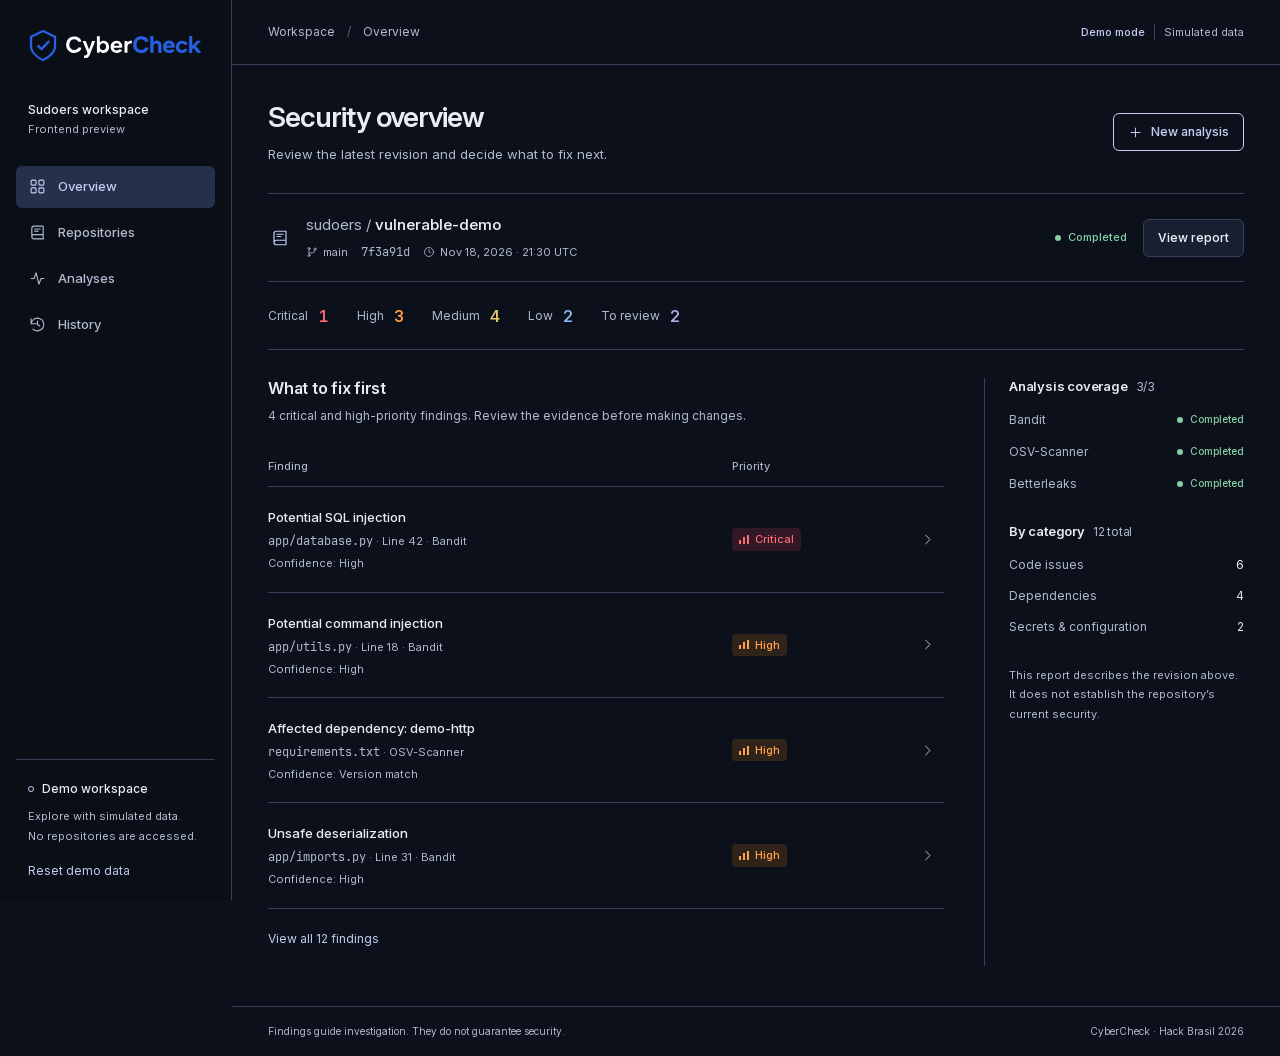
==== demo-front/index.html @ 0e8ff7fc "feat: add standalone frontend demo" ====
<!doctype html>
<html lang="en">
  <head>
    <meta charset="utf-8">
    <meta name="viewport" content="width=device-width, initial-scale=1">
    <meta name="theme-color" content="#0c101a">
    <meta name="description" content="Explore CyberCheck with a fully simulated security analysis workspace.">
    <title>CyberCheck · Demo workspace</title>
    <link rel="icon" href="./assets/brand/favicon.svg" type="image/svg+xml">
    <link rel="preload" href="./assets/fonts/InterVariable.woff2" as="font" type="font/woff2" crossorigin>
    <link rel="stylesheet" href="./styles.css">
    <script type="module" src="./app.js"></script>
  </head>
  <body>
    <a class="skip-link" href="#main">Skip to content</a>
    <div class="app-shell">
      <aside class="sidebar" aria-label="Workspace navigation">
        <a class="brand" href="#overview" aria-label="CyberCheck overview">
          <img class="brand-logo" src="./assets/brand/logo-horizontal.svg" width="1478" height="298" alt="CyberCheck">
        </a>
        <div class="workspace-label"><div>Sudoers workspace<span>Frontend preview</span></div></div>
        <nav id="navigation"></nav>
        <div class="sidebar-footer">
          <div class="demo-label"><span class="demo-dot"></span>Demo workspace</div>
          <p>Explore with simulated data.<br>No repositories are accessed.</p>
          <button class="text-button" id="reset-demo" type="button">Reset demo data</button>
        </div>
      </aside>
      <div class="workspace">
        <header class="topbar"><div id="breadcrumb">Workspace <span>/</span> Overview</div><span class="demo-badge">Demo mode<span>Simulated data</span></span></header>
        <main id="main" tabindex="-1" aria-busy="true"><div class="loading-state" role="status">Loading demo workspace…</div></main>
        <footer class="workspace-footer"><span>Findings guide investigation. They do not guarantee security.</span><span>CyberCheck · Hack Brasil 2026</span></footer>
      </div>
    </div>
    <div id="toast" class="toast" role="status" aria-live="polite" hidden></div>
    <dialog id="confirmation" aria-labelledby="confirmation-title" aria-describedby="confirmation-description">
      <form method="dialog"><div id="confirmation-icon"></div><h2 id="confirmation-title">Delete this analysis?</h2><p id="confirmation-description"></p><div class="dialog-actions"><button class="button secondary" value="cancel" autofocus>Cancel</button><button class="button danger" id="confirm-action" value="confirm">Delete analysis</button></div></form>
    </dialog>
    <noscript><p class="noscript">Enable JavaScript to explore this frontend demo. No backend connection is required.</p></noscript>
  </body>
</html>
---- demo-front/styles.css ----
@font-face {
  font-family:Inter;
  src:url('./assets/fonts/InterVariable.woff2') format('woff2');
  font-weight:100 900;
  font-style:normal;
  font-display:swap;
}

@font-face {
  font-family:'JetBrains Mono';
  src:url('./assets/fonts/JetBrainsMono-Regular.woff2') format('woff2');
  font-weight:400;
  font-style:normal;
  font-display:swap;
}

:root {
  color-scheme:dark;
  --canvas:#0c101a;
  --sidebar:#0a0e17;
  --surface:#181f30;
  --raised:#202a3e;
  --border:#364058;
  --text:#e9ecf5;
  --muted:#b0b9ce;
  --accent:#c1ccf0;
  --action:#485f9a;
  --selected:#25314a;
  --critical:#ff6978;
  --high:#ffa24b;
  --medium:#e7c665;
  --low:#90b6f2;
  --review:#b9ace6;
  --success:#85cfa4;
  --radius:8px;
  --s1:4px;
  --s2:8px;
  --s3:12px;
  --s4:16px;
  --s5:20px;
  --s6:24px;
  --s8:32px;
  font-family:Inter,system-ui,sans-serif;
  font-size:14px;
  font-synthesis:none;
  line-height:1.5;
  background:var(--canvas);
  color:var(--text);
  scrollbar-color:#33445d var(--canvas);
}

* {
  box-sizing:border-box;
}

body {
  margin:0;
}

button,input,select {
  font:inherit;
}

button,a,input,select {
  -webkit-tap-highlight-color:transparent;
}

button,a {
  touch-action:manipulation;
}

button {
  cursor:pointer;
}

a {
  color:inherit;
  text-decoration:none;
}

button {
  color:inherit;
}

button:disabled {
  cursor:not-allowed;
  opacity:.48;
}

button,input,select {
  border-radius:6px;
}

button:focus-visible,a:focus-visible,input:focus-visible,select:focus-visible,summary:focus-visible {
  outline:2px solid var(--accent);
  outline-offset:4px;
}

input {
  caret-color:var(--accent);
}

::selection {
  background:#274e84;
  color:#fff;
}

p {
  margin:0;
}

h1,h2,h3 {
  margin:0;
  font-weight:600;
  line-height:1.3;
}

h1 {
  font-size:28px;
  letter-spacing:-.035em;
}

h2 {
  font-size:16px;
  letter-spacing:-.015em;
}

h3 {
  font-size:14px;
}

small {
  font-size:12px;
}

.muted {
  color:var(--muted);
}

.mono,code,pre {
  font-family:'JetBrains Mono',monospace;
  font-size:12px;
  font-weight:400;
}

.icon {
  width:18px;
  height:18px;
  flex:none;
  vertical-align:middle;
}

.app-shell {
  display:grid;
  grid-template-columns:232px minmax(0,1fr);
  min-height:100vh;
}

.sidebar {
  position:sticky;
  top:0;
  height:100dvh;
  padding:28px 16px 20px;
  background:var(--sidebar);
  border-right:1px solid var(--border);
  display:flex;
  flex-direction:column;
}

.brand {
  display:flex;
  align-items:center;
  gap:11px;
  margin:0 12px 38px;
  font-size:20px;
  font-weight:650;
  letter-spacing:-.04em;
}

.brand-logo {
  display:block;
  width:180px;
  max-width:100%;
  height:auto;
}

.brand-icon {
  margin-inline:auto;
  display:block;
  width:26px;
  height:32px;
  object-fit:contain;
}

.workspace-label {
  display:flex;
  align-items:center;
  gap:10px;
  margin:0 12px 28px;
  font-size:12px;
  font-weight:500;
}

.workspace-label div>span {
  display:block;
  color:var(--muted);
  font-size:11px;
  font-weight:400;
  margin-top:2px;
}

.workspace-avatar {
  width:30px;
  height:30px;
  display:grid;
  place-items:center;
  background:var(--raised);
  border:1px solid var(--border);
  border-radius:7px;
  color:#b7c8e3;
  font-size:12px;
}

nav {
  display:grid;
  gap:4px;
}

.nav-link {
  display:flex;
  align-items:center;
  gap:12px;
  min-height:42px;
  padding:10px 13px;
  border-radius:6px;
  color:var(--muted);
  font-size:13px;
  font-weight:500;
  transition:background .16s,color .16s;
}

.nav-link:hover {
  background:var(--surface);
  color:var(--text);
}

.nav-link[aria-current=page] {
  background:var(--selected);
  color:var(--accent);
}

.nav-link .icon {
  width:17px;
  height:17px;
}

.nav-counter {
  margin-left:auto;
  font-size:11px;
  color:#b5c7e5;
  background:#26354e;
  padding:1px 6px;
  border-radius:4px;
}

.sidebar-footer {
  margin-top:auto;
  padding:20px 12px 0;
  border-top:1px solid var(--border);
}

.sidebar-footer p {
  font-size:11px;
  line-height:1.8;
  color:var(--muted);
  margin:9px 0 12px;
}

.demo-label {
  display:flex;
  align-items:center;
  gap:8px;
  font-size:12px;
  font-weight:500;
}

.demo-dot {
  width:6px;
  height:6px;
  border:1px solid var(--accent);
  border-radius:50%;
  display:inline-block;
}

.text-button {
  padding:0;
  border:0;
  background:none;
  color:var(--accent);
  font-size:12px;
  text-align:left;
}

.text-button:hover {
  color:#c7dcff;
  text-decoration:underline;
  text-underline-offset:4px;
}

.workspace {
  min-width:0;
  display:flex;
  flex-direction:column;
}

.topbar {
  min-height:65px;
  display:flex;
  align-items:center;
  justify-content:space-between;
  padding:16px 36px;
  border-bottom:1px solid var(--border);
  gap:16px;
  font-size:12px;
  color:var(--muted);
}

#breadcrumb {
  display:flex;
  align-items:center;
  gap:12px;
}

#breadcrumb>span {
  color:#59677c;
}

.demo-badge {
  display:inline-flex;
  align-items:center;
  gap:9px;
  color:var(--accent);
  font-size:11px;
  font-weight:500;
  white-space:nowrap;
}

.demo-badge>span {
  color:var(--muted);
  padding-left:9px;
  border-left:1px solid var(--border);
  font-weight:400;
}

main {
  width:100%;
  max-width:1400px;
  margin:0 auto;
  padding:34px 36px 40px;
  flex:1;
  outline:none!important;
}

.page-heading {
  display:flex;
  align-items:center;
  justify-content:space-between;
  gap:20px;
  margin-bottom:28px;
}

.page-heading p {
  color:var(--muted);
  font-size:13px;
  margin-top:8px;
  line-height:1.7;
}

.heading-actions {
  display:flex;
  align-items:center;
  gap:10px;
  flex-shrink:0;
}

.button {
  display:inline-flex;
  align-items:center;
  justify-content:center;
  gap:8px;
  min-height:38px;
  padding:8px 14px;
  border:1px solid var(--accent);
  background:transparent;
  color:var(--accent);
  font-size:12px;
  font-weight:550;
  white-space:nowrap;
  transition:background .16s,border-color .16s;
}

.button:hover:not(:disabled) {
  background:var(--raised);
  color:var(--text);
}

.button .icon {
  width:15px;
  height:15px;
}

.button.secondary {
  background:var(--surface);
  border-color:var(--border);
  color:var(--text);
}

.button.secondary:hover {
  background:var(--raised);
  border-color:#44536d;
}

.button.ghost {
  background:transparent;
  border-color:transparent;
  color:var(--muted);
}

.button.ghost:hover {
  background:var(--surface);
  color:var(--text);
}

.button.danger {
  background:#d63f53;
  color:#fff;
}

.button.danger:hover {
  background:#bc3043;
}

.icon-button {
  display:inline-flex;
  align-items:center;
  justify-content:center;
  width:34px;
  height:34px;
  border:1px solid transparent;
  background:transparent;
  color:var(--muted);
  flex:none;
}

.icon-button:hover {
  border-color:var(--border);
  background:var(--raised);
  color:var(--text);
}

.icon-button.destructive:hover {
  color:var(--critical);
  background:#32151f;
  border-color:#6c2a3b;
}

.panel {
  border:1px solid var(--border);
  border-radius:var(--radius);
  background:var(--surface);
  min-width:0;
  overflow:hidden;
}

.panel-header {
  padding:20px 24px;
  display:flex;
  align-items:center;
  justify-content:space-between;
  gap:16px;
  border-bottom:1px solid var(--border);
}

.panel-header p {
  margin-top:5px;
  font-size:12px;
  color:var(--muted);
}

.panel-body {
  padding:24px;
}

.stack {
  display:grid;
  gap:24px;
}

.stack-small {
  display:grid;
  gap:14px;
}

.repository-summary {
  display:flex;
  align-items:center;
  justify-content:space-between;
  gap:20px;
  padding:21px 24px;
}

.repository-identity {
  display:flex;
  align-items:center;
  gap:14px;
  min-width:0;
}

.repo-mark {
  width:40px;
  height:40px;
  background:var(--raised);
  border:1px solid var(--border);
  border-radius:9px;
  display:grid;
  place-items:center;
  color:var(--accent);
  flex:none;
}

.repo-name {
  font-size:15px;
  font-weight:550;
  overflow-wrap:anywhere;
}

.repo-name .owner {
  font-weight:400;
  color:var(--muted);
}

.repo-meta {
  display:flex;
  gap:13px;
  align-items:center;
  flex-wrap:wrap;
  font-size:11px;
  color:var(--muted);
  margin-top:6px;
}

.repo-meta span {
  display:inline-flex;
  gap:5px;
  align-items:center;
}

.repo-meta .icon {
  width:12px;
  height:12px;
}

.summary-meta {
  display:flex;
  align-items:center;
  gap:16px;
  flex-shrink:0;
}

.status {
  display:inline-flex;
  align-items:center;
  gap:7px;
  font-size:11px;
  font-weight:500;
  white-space:nowrap;
}

.status .status-dot {
  width:6px;
  height:6px;
  border-radius:50%;
  background:currentColor;
  flex:none;
}

.status.completed {
  color:var(--success);
}

.status.partial {
  color:var(--medium);
}

.status.failed {
  color:var(--critical);
}

.status.running {
  color:var(--accent);
}

.status.queued,.status.skipped {
  color:var(--muted);
}

.priority-strip {
  display:grid;
  grid-template-columns:repeat(5,minmax(0,1fr));
  border:1px solid var(--border);
  border-radius:var(--radius);
  background:var(--surface);
  padding:18px 0;
}

.priority-stat {
  padding:0 24px;
  border-right:1px solid var(--border);
}

.priority-stat:last-child {
  border:0;
}

.priority-stat>span {
  color:var(--muted);
  font-size:12px;
}

.priority-stat strong {
  display:block;
  margin-top:5px;
  font-size:27px;
  line-height:1.3;
  letter-spacing:-.04em;
  font-weight:550;
  font-variant-numeric:tabular-nums;
}

.critical {
  color:var(--critical);
}

.high {
  color:var(--high);
}

.medium {
  color:var(--medium);
}

.low {
  color:var(--low);
}

.review {
  color:var(--review);
}

.overview-columns {
  display:grid;
  grid-template-columns:1fr 1fr;
  gap:24px;
}

.category-list {
  display:grid;
  gap:18px;
  margin-top:22px;
}

.category-label {
  display:flex;
  justify-content:space-between;
  gap:20px;
  font-size:12px;
  margin-bottom:8px;
  color:var(--muted);
}

.category-label strong {
  font-weight:500;
  color:var(--text);
  font-variant-numeric:tabular-nums;
}

.bar-track {
  height:5px;
  border-radius:2px;
  background:#253044;
  overflow:hidden;
}

.bar-fill {
  height:100%;
  background:#6d9adc;
  border-radius:2px;
}

.category-list>div:nth-child(2) .bar-fill {
  background:#5f78ad;
}

.category-list>div:nth-child(3) .bar-fill {
  background:#9d98c5;
}

.next-action {
  display:flex;
  flex-direction:column;
  align-items:flex-start;
  gap:16px;
}

.next-action p {
  font-size:13px;
  color:var(--muted);
  line-height:1.8;
  max-width:56ch;
}

.next-action p strong {
  font-weight:500;
  color:var(--text);
}

.next-action .button {
  margin-top:auto;
}

.section-count {
  font-size:12px;
  font-weight:400;
  color:var(--muted);
  margin-left:8px;
}

.section-link {
  font-size:12px;
  color:var(--accent);
}

.section-link:hover {
  text-decoration:underline;
  text-underline-offset:4px;
}

.table-scroll {
  overflow-x:auto;
}

table {
  border-collapse:collapse;
  width:100%;
  text-align:left;
  font-size:12px;
}

th {
  color:var(--muted);
  font-size:11px;
  font-weight:450;
  background:#0d131e;
  padding:12px 24px;
  white-space:nowrap;
}

td {
  padding:17px 24px;
  border-top:1px solid var(--border);
  vertical-align:middle;
}

tbody tr:hover {
  background:#131d2b;
}

.finding-title {
  font-size:13px;
  font-weight:500;
  line-height:1.6;
}

.finding-title a {
  display:block;
}

.finding-title a:hover {
  color:var(--accent);
}

.finding-meta {
  font-size:11px;
  color:var(--muted);
  margin-top:4px;
  overflow-wrap:anywhere;
}

.priority-badge {
  display:inline-flex;
  align-items:center;
  gap:6px;
  font-size:11px;
  font-weight:500;
  padding:3px 7px;
  border-radius:4px;
  background:#1b2230;
  white-space:nowrap;
}

.priority-badge.critical {
  background:#301824;
}

.priority-badge.high {
  background:#30231a;
}

.priority-badge.medium {
  background:#2d291c;
}

.priority-badge.low {
  background:#182840;
}

.priority-badge.review {
  background:#272139;
}

.priority-badge .priority-mark {
  display:inline-flex;
  gap:2px;
  align-items:flex-end;
  height:9px;
}

.priority-mark i {
  display:block;
  width:2px;
  background:currentColor;
  height:4px;
}

.priority-mark i:nth-child(2) {
  height:7px;
}

.priority-mark i:nth-child(3) {
  height:9px;
}

.table-action {
  text-align:right;
  white-space:nowrap;
}

.table-action .icon {
  width:15px;
  height:15px;
}

.notice {
  display:flex;
  align-items:flex-start;
  gap:12px;
  padding:16px 20px;
  background:#101a29;
  border:1px solid #293b55;
  border-radius:9px;
  color:#b5c8e4;
  font-size:12px;
  line-height:1.8;
}

.notice .icon {
  color:var(--accent);
  margin-top:2px;
}

.notice.warning {
  background:#211f17;
  border-color:#4a4127;
  color:#e2d3a4;
}

.notice.warning .icon {
  color:var(--medium);
}

.notice.error {
  background:#28151d;
  border-color:#62303d;
  color:#f0b1bc;
}

.notice.error .icon {
  color:var(--critical);
}

.notice strong {
  display:block;
  font-weight:550;
  margin-bottom:2px;
}

.subtle-note {
  font-size:11px;
  color:var(--muted);
  line-height:1.8;
}

.workspace-footer {
  border-top:1px solid var(--border);
  padding:17px 36px;
  display:flex;
  align-items:center;
  justify-content:space-between;
  gap:16px;
  font-size:10px;
  color:var(--muted);
}

.toolbar {
  display:flex;
  align-items:center;
  justify-content:space-between;
  gap:16px;
  margin-bottom:20px;
}

.toolbar .search-field {
  max-width:360px;
}

.search-field {
  position:relative;
  flex:1;
}

.search-field>.icon {
  position:absolute;
  left:12px;
  top:12px;
  width:15px;
  height:15px;
  color:var(--muted);
  pointer-events:none;
}

.search-field input {
  padding-left:37px!important;
  width:100%;
}

input:not([type=checkbox]),select {
  background:var(--canvas);
  border:1px solid #3a4960;
  color:var(--text);
  padding:9px 12px;
  min-height:40px;
  font-size:12px;
  max-width:100%;
}

input::placeholder {
  color:#93a2b7;
}

select {
  appearance:none;
  background-image:url("data:image/svg+xml,%3Csvg xmlns='http://www.w3.org/2000/svg' width='16' height='16' viewBox='0 0 24 24' fill='none' stroke='%239aa9be' stroke-width='1.8'%3E%3Cpath d='m6 9 6 6 6-6'/%3E%3C/svg%3E");
  background-repeat:no-repeat;
  background-position:right 10px center;
  padding-right:34px;
}

.filter-group {
  display:flex;
  align-items:center;
  gap:10px;
}

.filter-label {
  font-size:11px;
  color:var(--muted);
  display:grid;
  gap:6px;
}

.repo-layout {
  display:grid;
  grid-template-columns:minmax(0,1.1fr) minmax(330px,.9fr);
  gap:24px;
  align-items:start;
}

.repo-option {
  width:100%;
  display:flex;
  gap:14px;
  align-items:flex-start;
  text-align:left;
  padding:22px;
  border:0;
  border-top:1px solid var(--border);
  border-radius:0;
  background:transparent;
}

.repo-option:first-child {
  border-top:0;
}

.repo-option:hover {
  background:var(--raised);
}

.repo-option[aria-pressed=true] {
  background:var(--selected);
}

.repo-option-content {
  min-width:0;
  flex:1;
}

.repo-option .repo-name {
  font-size:13px;
}

.repo-description {
  font-size:12px;
  color:var(--muted);
  line-height:1.7;
  margin-top:9px;
}

.selection-mark {
  width:17px;
  height:17px;
  border:1px solid #647590;
  border-radius:50%;
  flex:none;
  margin-top:3px;
}

.repo-option[aria-pressed=true] .selection-mark {
  border:5px solid var(--accent);
  background:var(--selected);
}

.visibility-label {
  color:var(--muted);
  font-size:10px;
  border:1px solid #3a4960;
  border-radius:4px;
  padding:1px 5px;
}

.analysis-form {
  display:grid;
  gap:20px;
}

.field {
  display:grid;
  gap:8px;
  font-size:12px;
  font-weight:500;
}

.field small {
  font-weight:400;
  color:var(--muted);
  font-size:11px;
  line-height:1.7;
}

.selected-repo-field {
  display:flex;
  align-items:center;
  gap:8px;
  min-height:42px;
  padding:10px 12px;
  border:1px solid var(--border);
  border-radius:6px;
  font-size:12px;
  overflow-wrap:anywhere;
}

.selected-repo-field .icon {
  color:var(--muted);
  width:15px;
  height:15px;
}

.checkbox-field {
  display:flex;
  gap:10px;
  align-items:flex-start;
  font-size:12px;
  line-height:1.8;
  cursor:pointer;
}

.checkbox-field input {
  accent-color:var(--action);
  width:16px;
  height:16px;
  margin:3px 0 0;
  flex:none;
}

.checkbox-field span small {
  display:block;
  font-size:11px;
  color:var(--muted);
  font-weight:400;
  margin-top:4px;
}

.form-actions {
  display:flex;
  gap:10px;
  align-items:center;
  padding-top:4px;
}

.form-error {
  font-size:12px;
  color:var(--critical);
  padding:10px;
  border:1px solid #62303d;
  border-radius:6px;
  background:#28151d;
}

.form-error:empty {
  display:none;
}

.checks-list {
  list-style:none;
  padding:0;
  margin:0;
}

.check-row {
  display:flex;
  align-items:center;
  gap:14px;
  padding:23px 24px;
  border-top:1px solid var(--border);
}

.check-row:first-child {
  border-top:0;
}

.check-icon {
  display:grid;
  place-items:center;
  width:34px;
  height:34px;
  border-radius:8px;
  background:var(--raised);
  color:var(--muted);
  flex:none;
}

.check-icon.completed {
  color:var(--success);
  background:#17281f;
}

.check-icon.running {
  color:var(--accent);
  background:var(--selected);
}

.check-copy {
  flex:1;
  min-width:0;
}

.check-copy strong {
  font-weight:500;
  font-size:13px;
}

.check-copy p {
  font-size:11px;
  color:var(--muted);
  margin-top:4px;
  line-height:1.7;
}

.progress-intro {
  display:flex;
  align-items:center;
  justify-content:space-between;
  gap:20px;
  padding:24px;
  border-bottom:1px solid var(--border);
}

.progress-summary {
  display:flex;
  align-items:center;
  gap:12px;
  color:var(--muted);
  font-size:12px;
}

.progress-summary strong {
  color:var(--text);
  font-weight:500;
}

.progress-track {
  display:flex;
  gap:5px;
  width:100px;
}

.progress-track span {
  height:4px;
  background:var(--border);
  flex:1;
  border-radius:2px;
}

.progress-track .done {
  background:var(--accent);
}

.revision-details {
  padding:18px 24px 20px;
  border-top:1px solid var(--border);
  display:flex;
  flex-wrap:wrap;
  gap:20px 32px;
}

.metadata-item {
  display:grid;
  gap:5px;
  min-width:0;
  font-size:11px;
}

.metadata-item>span {
  color:var(--muted);
}

.commit-line {
  display:flex;
  align-items:center;
  gap:8px;
}

.commit-line code {
  font-size:11px;
  overflow-wrap:anywhere;
  word-break:break-all;
}

.coverage-details {
  border-top:1px solid var(--border);
}

.coverage-details summary {
  cursor:pointer;
  padding:14px 24px;
  font-size:12px;
  color:var(--muted);
}

.coverage-details[open] summary {
  border-bottom:1px solid var(--border);
}

.coverage-details .check-row {
  padding:15px 24px;
}

.report-toolbar {
  display:flex;
  align-items:center;
  justify-content:space-between;
  gap:16px;
  padding:18px 24px;
  border-bottom:1px solid var(--border);
}

.results-heading {
  display:flex;
  align-items:center;
  justify-content:space-between;
  gap:16px;
  padding:16px 24px;
  color:var(--muted);
  font-size:11px;
}

.empty-state {
  padding:45px 24px;
  text-align:center;
  max-width:520px;
  margin:auto;
}

.empty-state .empty-icon {
  color:var(--muted);
  margin-bottom:16px;
}

.empty-state .empty-icon .icon {
  width:26px;
  height:26px;
}

.empty-state h2 {
  font-size:16px;
  margin-bottom:10px;
}

.empty-state p {
  color:var(--muted);
  font-size:12px;
  line-height:1.8;
}

.empty-state .button {
  margin-top:20px;
}

.empty-state .text-button {
  margin-top:18px;
}

.back-link {
  display:inline-flex;
  align-items:center;
  gap:7px;
  font-size:12px;
  color:var(--muted);
  margin-bottom:23px;
}

.back-link:hover {
  color:var(--text);
}

.detail-layout {
  display:grid;
  grid-template-columns:minmax(0,1fr) 280px;
  gap:24px;
  align-items:start;
}

.detail-content {
  padding:28px;
}

.detail-section+.detail-section {
  margin-top:28px;
  padding-top:26px;
  border-top:1px solid var(--border);
}

.detail-section h2 {
  margin-bottom:12px;
  font-size:15px;
}

.detail-section p {
  font-size:13px;
  color:var(--muted);
  line-height:1.9;
  max-width:70ch;
}

.detail-status {
  display:flex;
  flex-wrap:wrap;
  gap:12px;
  align-items:center;
  margin-bottom:28px;
}

.confidence-label {
  font-size:11px;
  color:var(--muted);
}

.evidence-list {
  display:grid;
  gap:13px;
  margin:0;
}

.evidence-list>div {
  display:grid;
  gap:5px;
}

.evidence-list dt {
  font-size:11px;
  color:var(--muted);
}

.evidence-list dd {
  font-size:12px;
  margin:0;
  overflow-wrap:anywhere;
}

.code-example {
  margin:16px 0 0;
  background:var(--canvas);
  border:1px solid var(--border);
  border-radius:var(--radius);
  overflow:hidden;
}

.code-example header {
  padding:9px 14px;
  border-bottom:1px solid var(--border);
  font-size:10px;
  color:var(--muted);
}

pre {
  margin:0;
  padding:18px;
  line-height:1.9;
  overflow:auto;
  color:#c8d8ee;
}

.code-comment {
  color:#94a6bf;
}

.code-keyword {
  color:#b8a6ee;
}

.code-string {
  color:#a0c7ac;
}

.detail-aside .panel-body {
  padding:20px;
}

.detail-aside h2 {
  font-size:13px;
  margin-bottom:20px;
}

.detail-aside .button {
  width:100%;
  margin-top:24px;
}

.history-table .repository-identity .repo-mark {
  width:30px;
  height:30px;
  border-radius:7px;
}

.history-table .repo-name {
  font-size:12px;
}

.history-table td {
  padding:18px 20px;
}

.history-table th {
  padding:12px 20px;
}

.row-actions {
  display:flex;
  gap:9px;
  justify-content:flex-end;
  align-items:center;
}

.history-date {
  font-size:11px;
  white-space:nowrap;
}

.toast {
  position:fixed;
  bottom:24px;
  left:calc(50% + 116px);
  transform:translateX(-50%);
  z-index:20;
  max-width:min(560px,calc(100vw - 40px));
  padding:13px 20px;
  background:#1a293c;
  border:1px solid #425a79;
  border-radius:8px;
  color:var(--text);
  font-size:12px;
  box-shadow:0 8px 28px #0005;
}

.toast[hidden] {
  display:none;
}

dialog {
  border:1px solid #3c4c64;
  border-radius:var(--radius);
  background:var(--surface);
  color:var(--text);
  padding:28px;
  width:min(440px,calc(100vw - 32px));
  box-shadow:none;
}

dialog::backdrop {
  background:#02050cb8;
}

dialog h2 {
  font-size:19px;
  margin:16px 0 12px;
}

dialog p {
  color:var(--muted);
  font-size:12px;
  line-height:1.9;
  overflow-wrap:anywhere;
}

#confirmation-icon {
  color:var(--critical);
}

#confirmation-icon .icon {
  width:24px;
  height:24px;
}

.dialog-actions {
  display:flex;
  justify-content:flex-end;
  gap:10px;
  margin-top:28px;
}

.skip-link {
  position:fixed;
  top:-60px;
  left:20px;
  padding:12px 16px;
  background:var(--text);
  color:var(--canvas);
  z-index:100;
  border-radius:5px;
}

.skip-link:focus {
  top:12px;
}

.loading-state {
  padding:44px 0;
  color:var(--muted);
  font-size:13px;
}

.skeleton {
  background:var(--surface);
  border:1px solid var(--border);
  border-radius:var(--radius);
  height:140px;
  margin-top:24px;
}

.skeleton.short {
  height:80px;
}

.noscript {
  position:fixed;
  bottom:0;
  background:var(--surface);
  padding:20px;
  width:100%;
}

.view-enter {
  animation:view-enter .18s cubic-bezier(.16,1,.3,1);
}

@keyframes view-enter {
  from {
    opacity:.7;
    transform:translateY(4px);
  }
  to {
    opacity:1;
    transform:translateY(0);
  }
}

.sr-only {
  position:absolute;
  width:1px;
  height:1px;
  padding:0;
  margin:-1px;
  overflow:hidden;
  clip-path:inset(50%);
  white-space:nowrap;
  border:0;
}

.text-primary {
  color:var(--text)!important;
}

.panel-search {
  padding:16px 24px 0;
  max-width:420px;
}

.panel-search .search-field {
  display:block;
}

.error-actions {
  display:flex;
  gap:12px;
  margin-top:20px;
}

.repository-summary+.repository-summary {
  border-top:1px solid var(--border);
}

.button {
  border-radius:6px;
}

@media(min-width:1600px) {
  main {
    padding-top:44px;
  }
  .overview-columns {
    grid-template-columns:1.05fr 1fr;
  }
  .page-heading {
    margin-bottom:32px;
  }
}

@media(max-width:1200px) {
  .app-shell {
    grid-template-columns:208px minmax(0,1fr);
  }
  .sidebar {
    padding-inline:12px;
  }
  .topbar {
    padding-inline:24px;
  }
  main {
    padding-inline:24px;
  }
  .workspace-footer {
    padding-inline:24px;
  }
  .priority-stat {
    padding-inline:16px;
  }
  .repo-layout {
    grid-template-columns:minmax(0,1fr) minmax(310px,1fr);
  }
  td,th {
    padding-inline:16px;
  }
  .detail-layout {
    grid-template-columns:minmax(0,1fr) 245px;
  }
  .toast {
    left:calc(50% + 104px);
  }
  .history-table .hide-compact {
    display:none;
  }
}

@media(max-width:1000px) {
  .repo-layout,.detail-layout {
    grid-template-columns:1fr;
  }
  .overview-columns {
    gap:16px;
  }
  .panel-body {
    padding:20px;
  }
  .panel-header {
    padding-inline:20px;
  }
  .repository-summary {
    padding:20px;
  }
  .summary-meta {
    gap:10px;
  }
  .overview-columns .next-action {
    min-height:210px;
  }
  .finding-table .confidence-column {
    display:none;
  }
  .detail-aside .evidence-list {
    grid-template-columns:repeat(2,minmax(0,1fr));
  }
  .detail-aside .button {
    width:auto;
  }
  .report-toolbar {
    align-items:flex-start;
  }
  .filter-group {
    gap:8px;
  }
}

@media(max-width:760px) {
  .app-shell {
    display:block;
  }
  .sidebar {
    height:auto;
    position:sticky;
    z-index:10;
    padding:15px 20px 0;
    border-right:0;
    border-bottom:1px solid var(--border);
  }
  .brand {
    margin:0 0 14px;
    font-size:18px;
  }
  .brand-logo {
    width:168px;
  }
  .workspace-label,.sidebar-footer {
    display:none;
  }
  nav {
    display:flex;
    gap:4px;
    justify-content:space-between;
  }
  .nav-link {
    min-height:43px;
    flex:1;
    justify-content:center;
    padding:10px 8px;
    gap:7px;
    border-radius:6px 6px 0 0;
    font-size:11px;
  }
  .nav-link .icon {
    width:15px;
    height:15px;
  }
  .nav-counter {
    display:none;
  }
  .topbar {
    padding:13px 20px;
    min-height:48px;
    font-size:11px;
  }
  main {
    padding:26px 20px 32px;
  }
  .page-heading {
    align-items:flex-start;
    gap:16px;
    margin-bottom:24px;
  }
  h1 {
    font-size:24px;
  }
  .page-heading p {
    font-size:12px;
    max-width:48ch;
  }
  .page-heading .button {
    min-height:36px;
    padding:8px 11px;
    font-size:11px;
  }
  .page-heading .button .icon {
    display:none;
  }
  .priority-strip {
    padding:15px 0;
  }
  .priority-stat {
    padding:0 12px;
  }
  .priority-stat strong {
    font-size:23px;
  }
  .priority-stat>span {
    font-size:10px;
  }
  .stack {
    gap:20px;
  }
  .overview-columns {
    grid-template-columns:1fr;
  }
  .overview-columns .next-action {
    min-height:auto;
  }
  .next-action .button {
    margin-top:0;
  }
  .repository-summary {
    padding:18px;
    align-items:flex-start;
  }
  .summary-meta {
    flex-direction:column;
    align-items:flex-end;
    gap:10px;
  }
  .repo-name {
    font-size:13px;
  }
  .repo-mark {
    width:34px;
    height:34px;
  }
  .repo-meta {
    gap:7px;
    font-size:10px;
  }
  .repo-meta .mono {
    font-size:10px;
  }
  .repository-identity {
    gap:10px;
  }
  .workspace-footer {
    padding:17px 20px;
    display:block;
    line-height:1.8;
  }
  .workspace-footer>span {
    display:block;
  }
  .workspace-footer>span+span {
    margin-top:4px;
  }
  .demo-badge>span {
    display:none;
  }
  .panel-header {
    padding:17px 18px;
  }
  .panel-body {
    padding:20px;
  }
  .finding-table th,.finding-table td {
    padding:14px 16px;
  }
  .finding-table .category-column {
    display:none;
  }
  .finding-table .table-action {
    width:32px;
    padding-left:0;
  }
  .finding-meta {
    font-size:10px;
  }
  .finding-title {
    font-size:12px;
  }
  .priority-badge {
    font-size:10px;
    padding:3px 6px;
  }
  .section-link {
    font-size:11px;
  }
  .report-toolbar {
    flex-direction:column;
    padding:18px;
  }
  .filter-group {
    flex-wrap:wrap;
    width:100%;
  }
  .filter-label {
    flex:1;
    min-width:130px;
  }
  .filter-label select {
    width:100%;
  }
  .search-field {
    width:100%;
    max-width:none!important;
  }
  .toolbar {
    flex-direction:column;
    align-items:stretch;
  }
  .toolbar .filter-group {
    width:auto;
  }
  .progress-intro {
    align-items:flex-start;
    padding:20px;
    flex-direction:column;
  }
  .progress-summary {
    justify-content:space-between;
    width:100%;
  }
  .check-row {
    padding:20px 18px;
    gap:10px;
  }
  .check-row .status {
    font-size:10px;
  }
  .check-copy p {
    font-size:10px;
  }
  .check-copy strong {
    font-size:12px;
  }
  .revision-details {
    padding:18px;
    gap:16px;
  }
  .commit-line {
    align-items:flex-start;
  }
  .commit-line code {
    font-size:10px;
  }
  .detail-content {
    padding:22px;
  }
  .detail-section p {
    font-size:12px;
  }
  .detail-layout {
    gap:20px;
  }
  .detail-aside .evidence-list {
    grid-template-columns:1fr 1fr;
  }
  .history-table .history-date {
    white-space:normal;
    min-width:82px;
  }
  .history-table th,.history-table td {
    padding:15px 12px;
  }
  .history-table .hide-mobile {
    display:none;
  }
  .history-table .repo-mark {
    display:none;
  }
  .history-table .row-actions {
    gap:3px;
  }
  .history-table .row-actions .section-link {
    font-size:10px;
  }
  .toast {
    left:50%;
    bottom:16px;
  }
  .notice {
    padding:14px 16px;
    font-size:11px;
  }
  .results-heading {
    padding:14px 18px;
  }
  .repo-option {
    padding:19px;
  }
  .repo-description {
    font-size:11px;
  }
}

@media(max-width:390px) {
  .sidebar {
    padding-inline:12px;
  }
  main {
    padding-inline:16px;
  }
  .topbar {
    padding-inline:16px;
  }
  .priority-stat {
    padding-inline:9px;
  }
  .nav-link {
    font-size:10px;
    gap:5px;
  }
  .nav-link .icon {
    width:14px;
    height:14px;
  }
  .priority-badge .priority-mark {
    display:none;
  }
  .finding-table th,.finding-table td {
    padding-inline:12px;
  }
  .summary-meta .button {
    font-size:10px;
    padding-inline:9px;
  }
  .page-heading {
    flex-wrap:wrap;
  }
}

/* Investigation-first layout: quiet surfaces, useful evidence, compact counts. */
.revision-surface {
  border-block:1px solid var(--border);
}

.revision-surface .repository-summary {
  padding:20px 0;
}

.revision-surface .repo-mark {
  background:none;
  border:0;
  width:24px;
  height:28px;
}

.priority-strip {
  display:flex;
  flex-wrap:wrap;
  gap:12px 28px;
  background:none;
  border:0;
  border-bottom:1px solid var(--border);
  border-radius:0;
  padding:0 0 22px;
}

.priority-stat {
  display:flex;
  align-items:center;
  gap:10px;
  padding:0;
  border:0;
}

.priority-stat>span {
  font-size:12px;
}

.priority-stat strong {
  display:inline;
  margin:0;
  font-size:16px;
  font-weight:550;
  letter-spacing:0;
}

.investigation-layout {
  display:grid;
  grid-template-columns:minmax(0,1fr) 260px;
  gap:40px;
  margin-top:4px;
}

.investigation-heading {
  padding:0 0 20px;
}

.investigation-heading p {
  margin-top:7px;
  font-size:12px;
  color:var(--muted);
  line-height:1.7;
  max-width:65ch;
}

.findings-surface {
  min-width:0;
}

.findings-surface table {
  background:none;
}

.findings-surface th {
  background:none;
  padding-inline:0;
  border-bottom:1px solid var(--border);
}

.findings-surface td {
  padding:20px 0;
  border-top:0;
  border-bottom:1px solid var(--border);
}

.findings-surface td:nth-child(2),.findings-surface th:nth-child(2) {
  padding-left:16px;
}

.findings-surface .table-action {
  width:44px;
}

.findings-surface tr:hover {
  background:#0c121d;
}

.list-footer {
  padding:18px 0;
}

.analysis-sidebar {
  border-left:1px solid var(--border);
  padding-left:24px;
  display:grid;
  align-content:start;
  gap:30px;
}

.analysis-sidebar h2 {
  font-size:13px;
}

.coverage-summary {
  margin:16px 0 0;
  padding:0;
  list-style:none;
  display:grid;
  gap:14px;
}

.coverage-summary li {
  display:flex;
  align-items:center;
  justify-content:space-between;
  gap:10px;
  font-size:12px;
  color:var(--muted);
}

.coverage-summary .status {
  font-size:10px;
}

.category-counts {
  margin:16px 0 0;
  display:grid;
  gap:13px;
}

.category-counts>div {
  display:flex;
  align-items:center;
  justify-content:space-between;
  gap:12px;
  font-size:12px;
}

.category-counts dt {
  color:var(--muted);
}

.category-counts dd {
  margin:0;
  font-variant-numeric:tabular-nums;
}

.finding-confidence {
  font-size:11px;
  color:var(--muted);
  margin-top:5px;
}

.responsive-confidence {
  display:none;
}

.finding-source {
  display:flex;
  align-items:center;
  flex-wrap:wrap;
  gap:8px 20px;
  font-size:12px;
  color:var(--muted);
  padding-bottom:22px;
  border-bottom:1px solid var(--border);
  margin-bottom:24px;
}

.finding-source+.detail-section {
  padding-bottom:24px;
}

.finding-source+.detail-section+.detail-section {
  margin-top:0;
}

.button.danger {
  background:#c7354b;
}

.repo-mark {
  background:transparent;
  border-color:transparent;
}

.notice {
  border-radius:6px;
  background:transparent;
  border-color:var(--border);
}

@media(max-width:1200px) {
  .investigation-layout {
    grid-template-columns:minmax(0,1fr) 230px;
    gap:24px;
  }
  .analysis-sidebar {
    padding-left:20px;
  }
}

@media(max-width:1000px) {
  .investigation-layout {
    grid-template-columns:1fr;
  }
  .analysis-sidebar {
    border-left:0;
    border-top:1px solid var(--border);
    padding:24px 0 0;
    grid-template-columns:1fr 1fr;
    gap:24px;
  }
  .analysis-sidebar>p {
    grid-column:1/-1;
  }
  .responsive-confidence {
    display:block;
  }
}

@media(max-width:760px) {
  .button,.page-heading .button {
    min-height:44px;
    font-size:12px;
  }
  .icon-button {
    width:44px;
    height:44px;
  }
  .nav-link {
    min-height:46px;
    font-size:12px;
  }
  .nav-link .icon {
    width:16px;
    height:16px;
  }
  .repo-meta,.repo-meta .mono,.finding-meta,.finding-meta .mono,.finding-confidence,.confidence-label {
    font-size:12px;
  }
  .repo-name {
    font-size:14px;
  }
  .page-heading p,.detail-section p,.next-action p {
    font-size:14px;
  }
  .finding-title {
    font-size:14px;
  }
  .priority-badge {
    font-size:12px;
  }
  .check-copy p,.check-copy strong,.check-row .status,.repo-description,.checkbox-field,.field {
    font-size:12px;
  }
  .section-link,.history-table .row-actions .section-link {
    display:inline-flex;
    align-items:center;
    min-height:44px;
    font-size:12px;
  }
  .revision-surface .repository-summary {
    padding:18px 0;
  }
  .revision-surface .repo-mark {
    display:none;
  }
  .priority-strip {
    gap:10px 20px;
    padding-bottom:20px;
    display:flex;
  }
  .priority-stat {
    padding:0;
    gap:7px;
  }
  .priority-stat strong {
    font-size:16px;
  }
  .priority-stat>span {
    font-size:12px;
  }
  .investigation-layout {
    gap:24px;
  }
  .findings-surface td {
    padding-block:18px;
  }
  .findings-surface td:nth-child(2) {
    padding-left:10px;
  }
  .findings-surface .finding-meta .mono {
    overflow-wrap:anywhere;
  }
  .investigation-heading p {
    font-size:13px;
  }
  .analysis-sidebar {
    grid-template-columns:1fr;
  }
  .coverage-summary .status {
    font-size:12px;
  }
  .finding-source {
    font-size:12px;
    gap:8px;
  }
  .panel-header h2 {
    font-size:15px;
  }
  .detail-status {
    margin-bottom:20px;
  }
  .back-link {
    min-height:44px;
    margin-bottom:14px;
  }
}

.finding-reference {
  font-family:'JetBrains Mono',monospace;
  font-size:12px;
  color:var(--accent);
}
.trace-context {
  display:grid;
  grid-template-columns:1.3fr 1.1fr .65fr;
  gap:20px;
  margin:0 0 24px;
  padding:20px 0;
  border-block:1px solid var(--border);
}
.trace-context>div { min-width:0; }
.trace-context dt { color:var(--muted);font-size:12px;margin-bottom:8px; }
.trace-context dd { margin:0;font-size:12px;overflow-wrap:anywhere; }
.trace-evidence {
  padding:20px;
  border:1px solid var(--border);
  border-radius:var(--radius);
  background:var(--raised);
  margin-bottom:28px;
}
.trace-evidence header { display:flex;align-items:center;justify-content:space-between;gap:16px;margin-bottom:14px; }
.trace-evidence h2 { font-size:14px; }
.trace-evidence header>span { font-size:11px;color:var(--muted); }
.trace-evidence p { font-size:13px;line-height:1.9;color:var(--muted); }
.trace-problem { margin-bottom:28px; }
.trace-explanation { display:grid;grid-template-columns:1fr 1fr;gap:28px;padding-top:24px;border-top:1px solid var(--border); }
.trace-explanation .detail-section { padding:0;margin:0;border:0; }
.trace-correction { margin-top:24px; }
.trace-correction>summary { width:max-content;max-width:100%;list-style:none;cursor:pointer; }
.trace-correction>summary::-webkit-details-marker { display:none; }
.trace-priority { margin-top:28px;padding-top:24px;border-top:1px solid var(--border); }
@media(max-width:760px) {
  .trace-context { grid-template-columns:1fr;gap:14px; }
  .trace-context>div { display:flex;align-items:flex-start;justify-content:space-between;gap:16px; }
  .trace-context dt { margin:0; }
  .trace-context dd { text-align:right; }
  .trace-evidence { padding:16px; }
  .trace-evidence header { align-items:flex-start;flex-direction:column;gap:6px; }
  .trace-evidence p { font-size:14px; }
  .trace-explanation { grid-template-columns:1fr;gap:26px; }
}
@media(prefers-reduced-motion:reduce) {
  *,*::before,*::after {
    animation:none!important;
    transition:none!important;
    scroll-behavior:auto!important;
  }
}
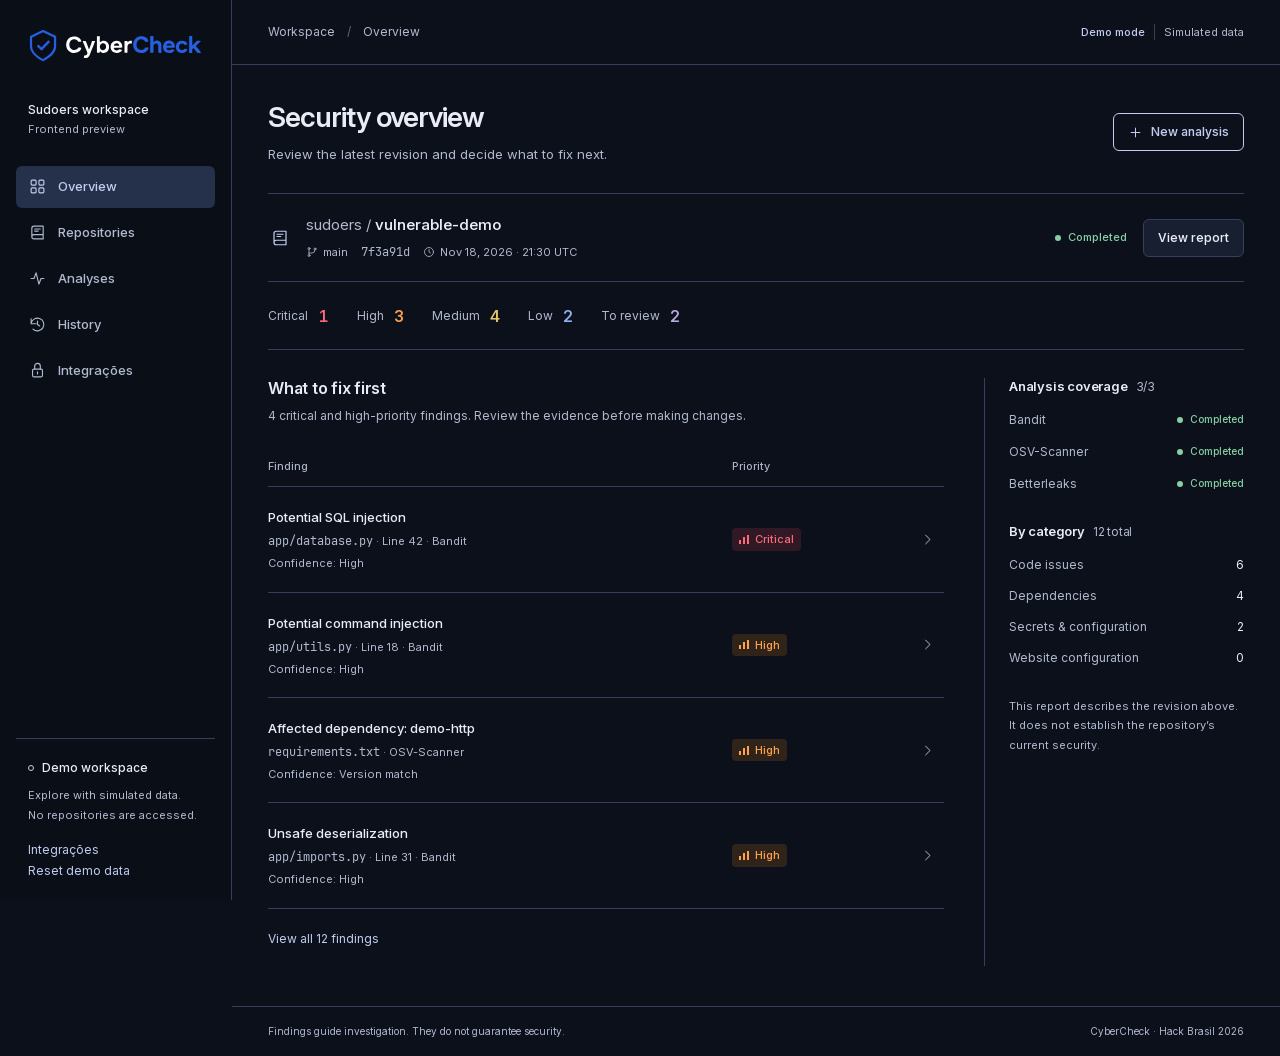
==== commit d342a21d: "feat: consolidate GitHub integrations and secure repository analysis" ====
--- a/demo-front/index.html
+++ b/demo-front/index.html
@@ -23,6 +23,7 @@
         <div class="sidebar-footer">
           <div class="demo-label"><span class="demo-dot"></span>Demo workspace</div>
           <p>Explore with simulated data.<br>No repositories are accessed.</p>
+          <a class="text-button" href="#integrations">Integrações</a>
           <button class="text-button" id="reset-demo" type="button">Reset demo data</button>
         </div>
       </aside>
--- a/demo-front/styles.css
+++ b/demo-front/styles.css
@@ -2430,3 +2430,17 @@
     scroll-behavior:auto!important;
   }
 }
+
+/* Connection uses the existing operational form components. */
+.connection-panel { max-width: 680px; }
+.connection-panel input { width: 100%; min-width: 0; }
+@media (max-width: 760px) {
+  .connection-panel input { font-size: 16px; }
+  #navigation { display: grid; grid-template-columns: minmax(60px, .9fr) minmax(78px, 1.25fr) minmax(60px, 1fr) minmax(49px, .8fr) minmax(73px, 1.1fr); gap: 2px; overflow-x: auto; }
+  #navigation .nav-link { flex-direction: column; min-width: 0; padding: 8px 1px; gap: 4px; font-size: 12px; }
+}
+/* Keep integration controls inside the existing panel on compact screens. */
+.connection-panel .analysis-form,
+.connection-panel .analysis-form > * { min-width: 0; }
+.connection-panel .form-actions { flex-wrap: wrap; }
+.connection-panel select { width: 100%; max-width: 100%; }
